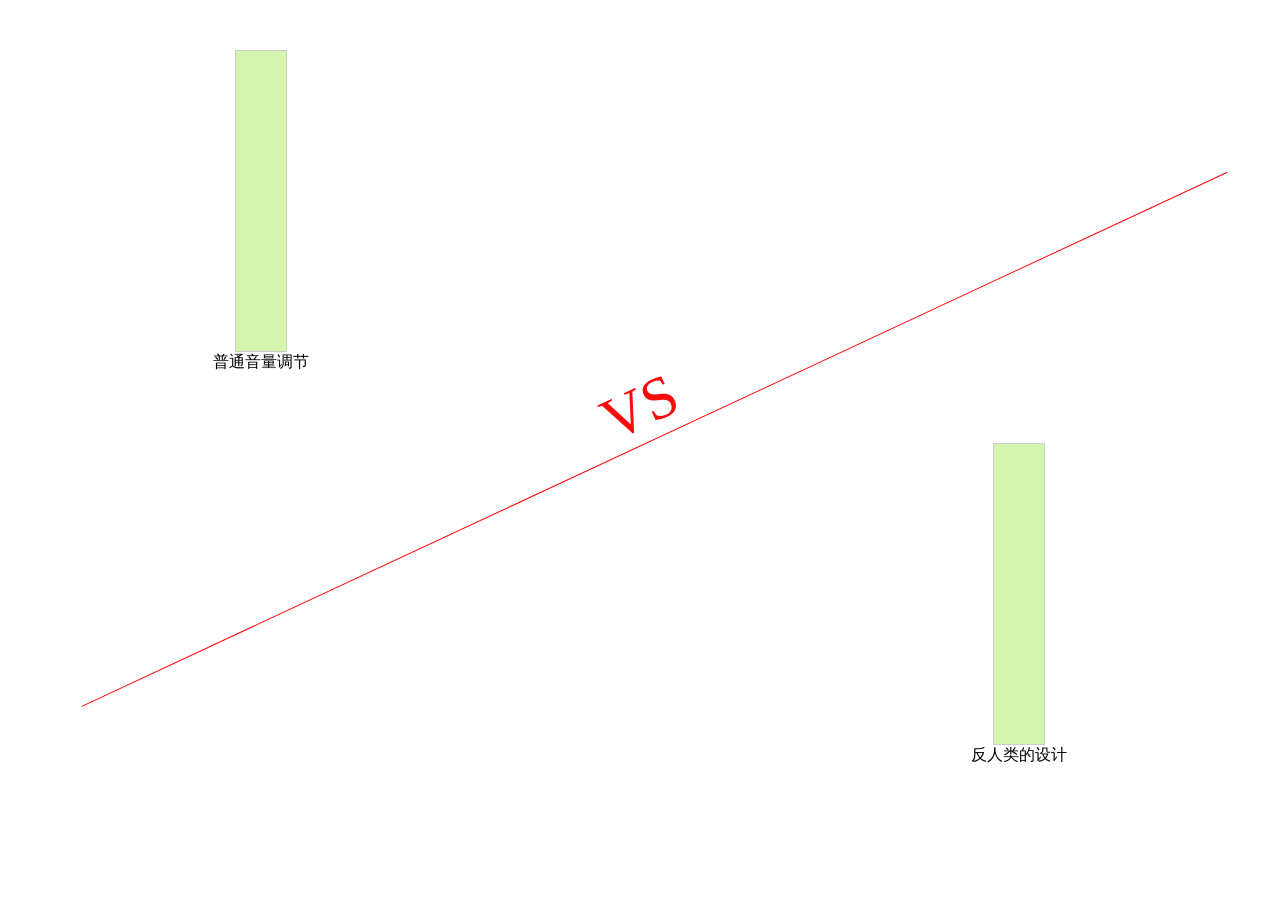
==== index.html @ bcec1209 "init" ====
<!DOCTYPE html>
<html lang="en">
<head>
    <meta charset="UTF-8">
    <title>Title</title>
    <script src="js/jquery.js"></script>
    <script src="js/main.js"></script>
    <style>
        body{
            margin-top: 50px;
        }
        .card{
            text-align: center;
        }
        .card-left{
            width: 40%;
        }
        .card-right{
            width: 40%;
            float: right;
        }
        .demo1{
            width: 50px;
            height: 300px;
            border: 1px solid #ccc;
            margin: 0 auto;
            overflow: hidden;
        }
        .demo1 .per1{
            height: 100%;
            width: 100%;
            background: #d3f5ae;
        }
        .demo2{
            width: 50px;
            height: 300px;
            border: 1px solid #ccc;
            position: relative;
            margin: 0 auto;
            overflow: hidden;
        }
        .demo2 .per2{
            width: 100%;
            height: 100%;
            background: #d3f5ae;
            position: absolute;
            bottom: 0;
        }
        .line{
            text-align: center;
            font-size: 60px;
            transform: rotateZ(-25deg);
            color: #f70b0b;
            position: relative;
            border-bottom: 1px solid #f00;
        }
    </style>
</head>
<body>
    <div>
        <div class="card card-left">
            <div class="demo2">
                <div class="per2"></div>
            </div>
            <div>普通音量调节</div>
        </div>
        <div class="line">VS</div>
        <div class="card card-right">
            <div class="demo1">
                <div class="per1"></div>
            </div>
            <div>反人类的设计</div>
        </div>
    </div>
<script>
    $(function(){
        (function(){
            var flag = false;
            function calculateDistance(elem, mouseX, mouseY) {
                //return Math.floor(Math.sqrt(Math.pow(mouseX - (elem.offset().left+(elem.width()/2)), 2) + Math.pow(mouseY - (elem.offset().top+(elem.height()/2)), 2)));
                return Math.floor((elem.offset().top - mouseY + elem.height()), 2);
            }
            function updateDistance(e, $target){
                mX = e.pageX;
                mY = e.pageY;
                distance = calculateDistance($target, mX, mY);
                $target.css({height:distance+'px'});
            }
            $(".demo2").on("mousedown", function(e) {
                flag = true;
            });
            $("body").on("mouseup", function(e) {
                flag = false;
            });
            $(".demo2").on("click", function(e) {
                console.log('click')
                updateDistance(e, $('.per2'))
            });
            $("body").on("mousemove", function(e) {
                if(flag){
                    updateDistance(e, $('.per2'))
                }
            });
        })();
        (function(){
            var flag = false;
            function calculateDistance(elem, mouseX, mouseY) {
                //return Math.floor(Math.sqrt(Math.pow(mouseX - (elem.offset().left+(elem.width()/2)), 2) + Math.pow(mouseY - (elem.offset().top+(elem.height()/2)), 2)));
                return Math.floor(mouseX - (elem.offset().left), 2);
            }
            function updateDistance(e, $target){
                mX = e.pageX;
                mY = e.pageY;
                distance = calculateDistance($target, mX, mY);
                $target.css({width:distance+'px'});
            }
            $(".demo1").on("mousedown", function(e) {
                flag = true;
            });
            $("body").on("mouseup", function(e) {
                flag = false;
            });
            $(".demo1").on("click", function(e) {
                updateDistance(e, $('.per1'))
            });
            $("body").on("mousemove", function(e) {
                if(flag){
                    updateDistance(e, $('.per1'))
                }
            });
        })()
    })
</script>
</body>
</html>
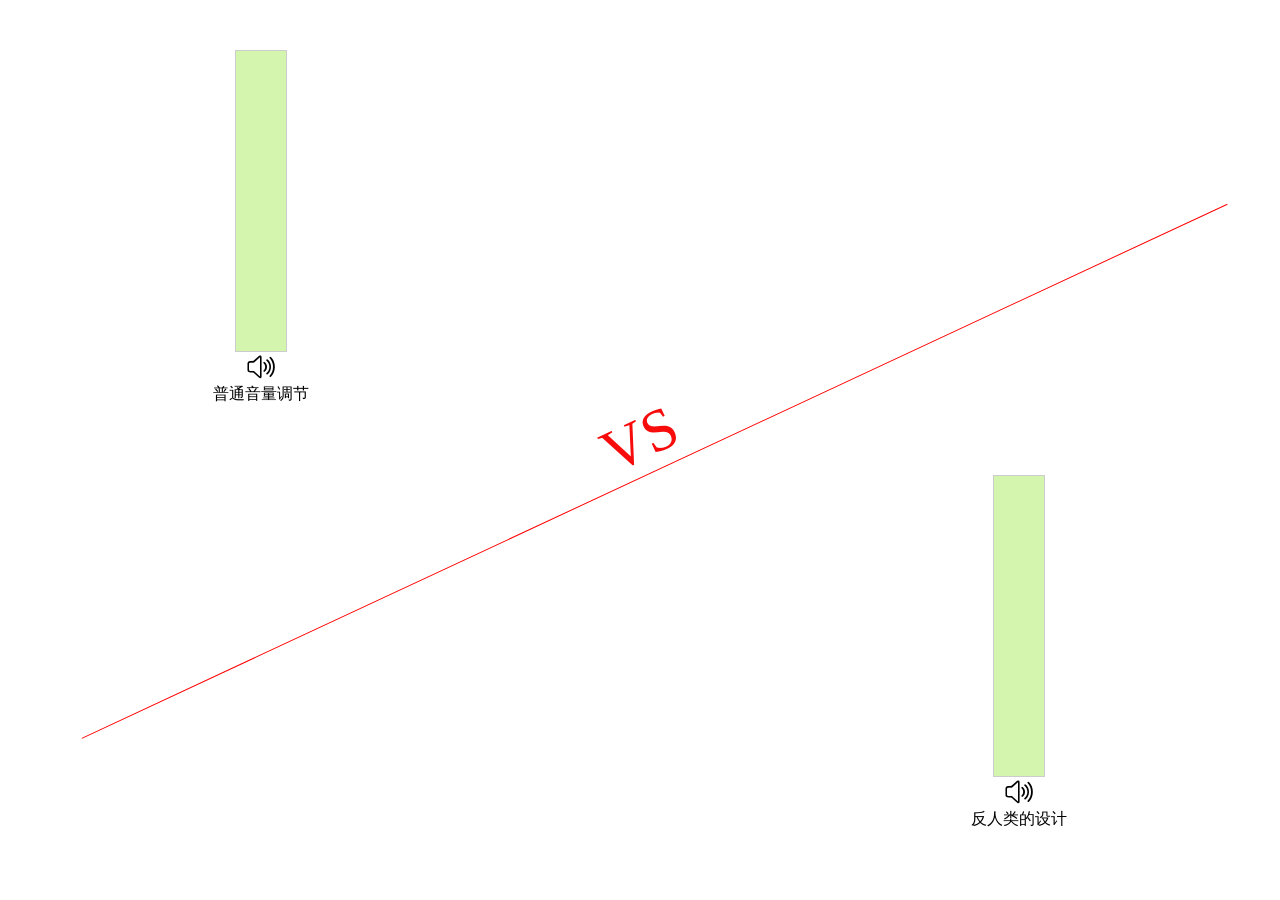
==== commit 05652e48: "完成抛物线 添加字体图标" ====
--- a/index.html
+++ b/index.html
@@ -3,6 +3,7 @@
 <head>
     <meta charset="UTF-8">
     <title>Title</title>
+    <link rel="stylesheet" href="css/style.css">
     <script src="js/jquery.js"></script>
     <script src="js/main.js"></script>
     <style>
@@ -54,6 +55,9 @@
             position: relative;
             border-bottom: 1px solid #f00;
         }
+        #demo2-icon, #demo1-icon{
+            font-size: 30px;
+        }
     </style>
 </head>
 <body>
@@ -62,6 +66,7 @@
             <div class="demo2">
                 <div class="per2"></div>
             </div>
+            <span id="demo2-icon" class="icon-volume-3"></span>
             <div>普通音量调节</div>
         </div>
         <div class="line">VS</div>
@@ -69,6 +74,7 @@
             <div class="demo1">
                 <div class="per1"></div>
             </div>
+            <span id="demo1-icon" class="icon-volume-3"></span>
             <div>反人类的设计</div>
         </div>
     </div>
@@ -80,10 +86,24 @@
                 //return Math.floor(Math.sqrt(Math.pow(mouseX - (elem.offset().left+(elem.width()/2)), 2) + Math.pow(mouseY - (elem.offset().top+(elem.height()/2)), 2)));
                 return Math.floor((elem.offset().top - mouseY + elem.height()), 2);
             }
+            function updateIcon(distance) {
+                var per = distance/$(".demo2").height()
+                var $el = $("#demo2-icon").removeClass();
+                if(per>=0.7){
+                    $el.addClass('icon-volume-3');
+                }else if(per>=0.3){
+                    $el.addClass('icon-volume-2');
+                }else if(per>0){
+                    $el.addClass('icon-volume-1');
+                }else{
+                    $el.addClass('icon-volume-none');
+                }
+            }
             function updateDistance(e, $target){
                 mX = e.pageX;
                 mY = e.pageY;
                 distance = calculateDistance($target, mX, mY);
+                updateIcon(distance)
                 $target.css({height:distance+'px'});
             }
             $(".demo2").on("mousedown", function(e) {
@@ -108,10 +128,24 @@
                 //return Math.floor(Math.sqrt(Math.pow(mouseX - (elem.offset().left+(elem.width()/2)), 2) + Math.pow(mouseY - (elem.offset().top+(elem.height()/2)), 2)));
                 return Math.floor(mouseX - (elem.offset().left), 2);
             }
+            function updateIcon(distance) {
+                var per = distance/$(".demo1").width()
+                var $el = $("#demo1-icon").removeClass();
+                if(per>=0.7){
+                    $el.addClass('icon-volume-3');
+                }else if(per>=0.3){
+                    $el.addClass('icon-volume-2');
+                }else if(per>0){
+                    $el.addClass('icon-volume-1');
+                }else{
+                    $el.addClass('icon-volume-none');
+                }
+            }
             function updateDistance(e, $target){
                 mX = e.pageX;
                 mY = e.pageY;
                 distance = calculateDistance($target, mX, mY);
+                updateIcon(distance)
                 $target.css({width:distance+'px'});
             }
             $(".demo1").on("mousedown", function(e) {
--- a/css/style.css
+++ b/css/style.css
@@ -0,0 +1,39 @@
+@font-face {
+  font-family: 'icomoon';
+  src:  url('fonts/icomoon.eot?5ztwjj');
+  src:  url('fonts/icomoon.eot?5ztwjj#iefix') format('embedded-opentype'),
+    url('fonts/icomoon.ttf?5ztwjj') format('truetype'),
+    url('fonts/icomoon.woff?5ztwjj') format('woff'),
+    url('fonts/icomoon.svg?5ztwjj#icomoon') format('svg');
+  font-weight: normal;
+  font-style: normal;
+  font-display: block;
+}
+
+[class^="icon-"], [class*=" icon-"] {
+  /* use !important to prevent issues with browser extensions that change fonts */
+  font-family: 'icomoon' !important;
+  speak: none;
+  font-style: normal;
+  font-weight: normal;
+  font-variant: normal;
+  text-transform: none;
+  line-height: 1;
+
+  /* Better Font Rendering =========== */
+  -webkit-font-smoothing: antialiased;
+  -moz-osx-font-smoothing: grayscale;
+}
+
+.icon-volume-1:before {
+  content: "\e900";
+}
+.icon-volume-2:before {
+  content: "\e901";
+}
+.icon-volume-3:before {
+  content: "\e902";
+}
+.icon-volume-none:before {
+  content: "\e903";
+}
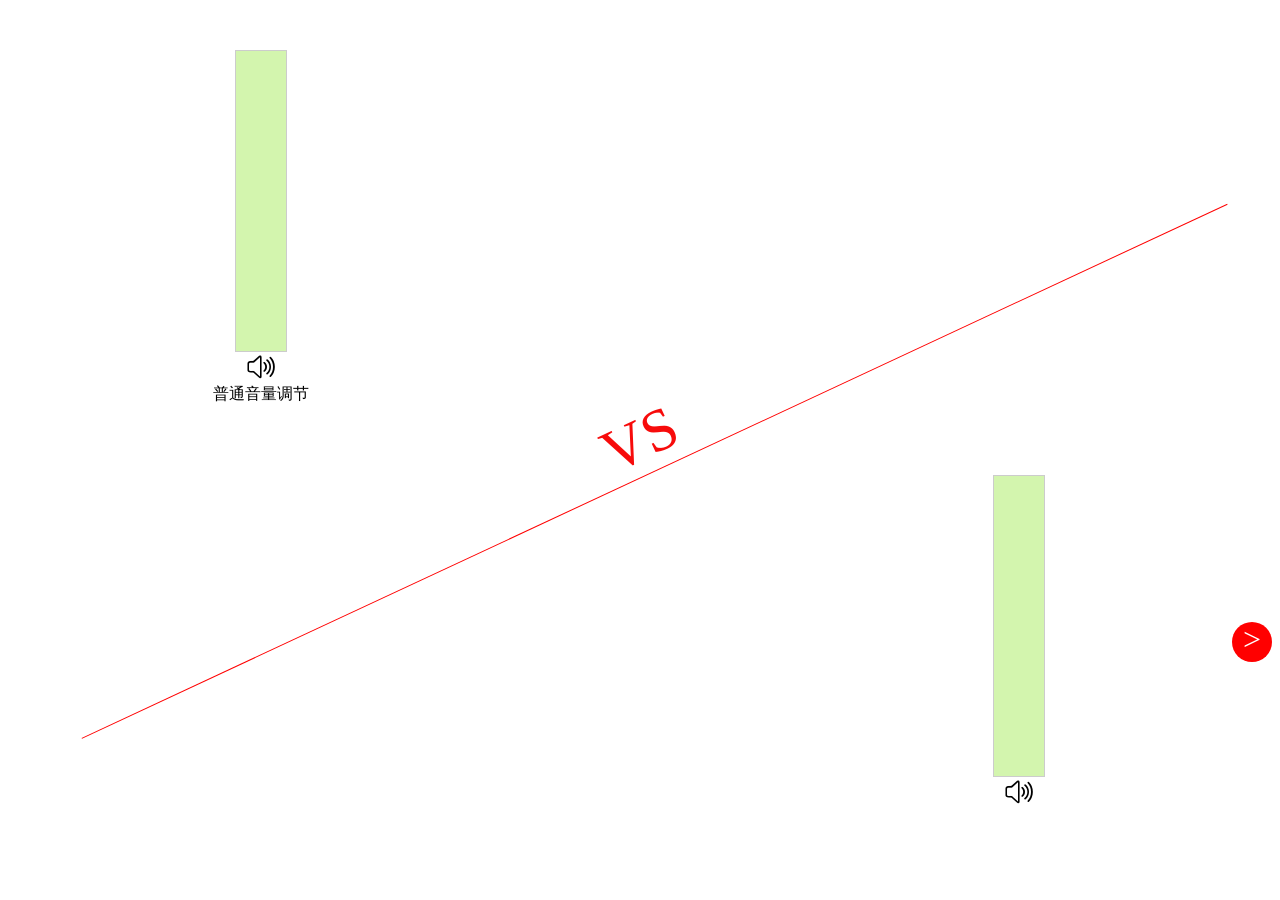
==== commit d2f83805: "添加图片" ====
--- a/index.html
+++ b/index.html
@@ -75,7 +75,6 @@
                 <div class="per1"></div>
             </div>
             <span id="demo1-icon" class="icon-volume-3"></span>
-            <div>反人类的设计</div>
         </div>
     </div>
 <script>
--- a/css/style.css
+++ b/css/style.css
@@ -37,3 +37,52 @@
 .icon-volume-none:before {
   content: "\e903";
 }
+
+.card-right{
+  position: relative;
+  padding: 0 45px;
+  box-sizing: border-box;
+  background-clip: content-box !important;
+}
+.button-pre{
+  position: absolute;
+  top: 0;
+  left: 0;
+  height: 100%;
+  display: flex;
+  justify-content: center;
+  align-items: center;
+}
+.button-pre::after{
+    content: '<';
+    display: block;
+    background: red;
+    width: 40px;
+    height: 40px;
+    color: #fff;
+    font-size: 32px;
+    line-height: 35px;
+    border-radius: 50%;
+    cursor: pointer;
+}
+.button-next {
+  position: absolute;
+  top: 0;
+  right: 0;
+  height: 100%;
+  display: flex;
+  justify-content: center;
+  align-items: center;
+}
+.button-next::after{
+    content: '>';
+    display: block;
+    background: red;
+    width: 40px;
+    height: 40px;
+    color: #fff;
+    font-size: 32px;
+    line-height: 35px;
+    border-radius: 50%;
+    cursor: pointer;
+}
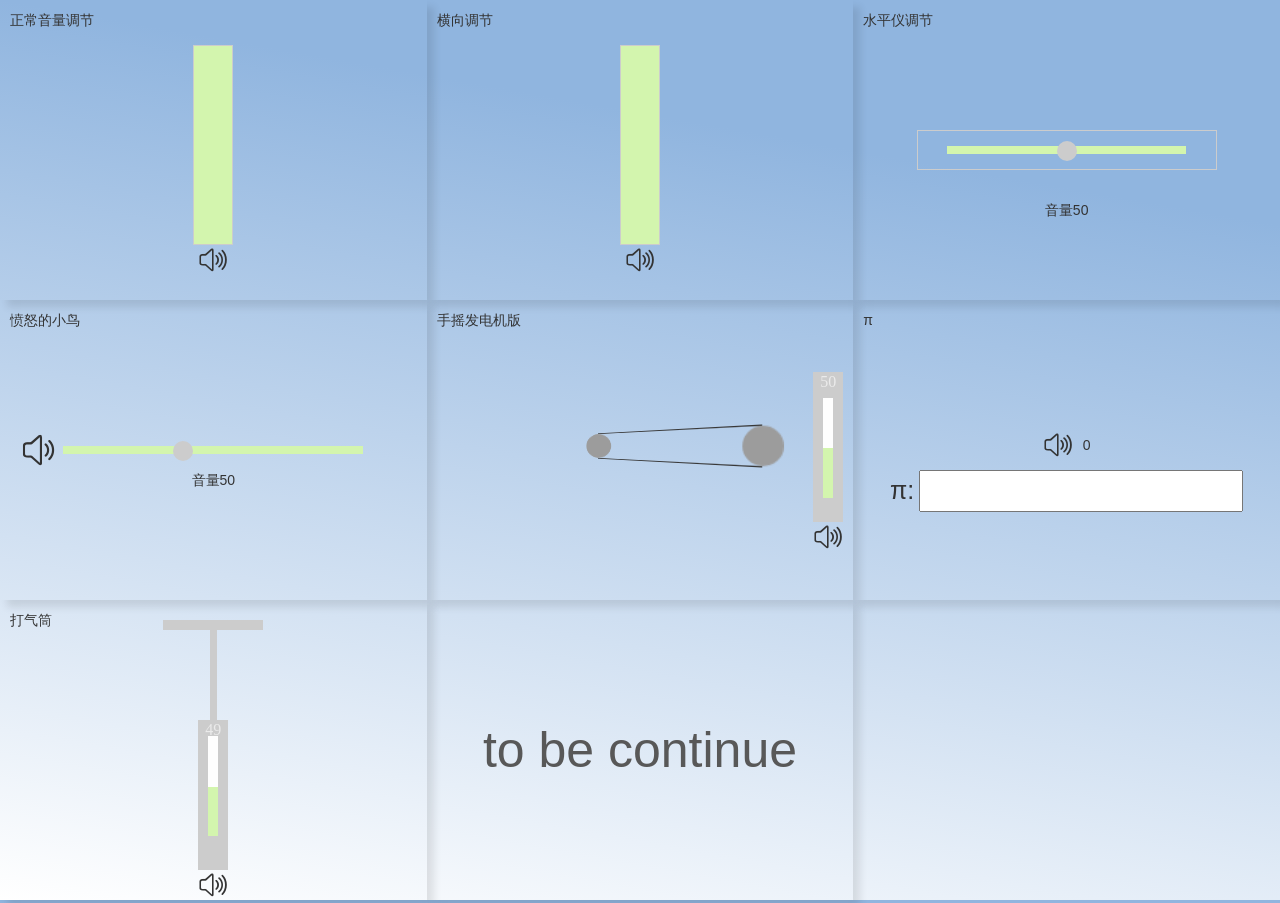
==== commit 67d971ad: "调整目录结构" ====
--- a/index.html
+++ b/index.html
@@ -2,167 +2,120 @@
 <html lang="en">
 <head>
     <meta charset="UTF-8">
-    <title>Title</title>
-    <link rel="stylesheet" href="css/style.css">
-    <script src="js/jquery.js"></script>
-    <script src="js/main.js"></script>
-    <style>
-        body{
-            margin-top: 50px;
-        }
-        .card{
-            text-align: center;
-        }
-        .card-left{
-            width: 40%;
-        }
-        .card-right{
-            width: 40%;
-            float: right;
-        }
-        .demo1{
-            width: 50px;
-            height: 300px;
-            border: 1px solid #ccc;
-            margin: 0 auto;
-            overflow: hidden;
-        }
-        .demo1 .per1{
-            height: 100%;
-            width: 100%;
-            background: #d3f5ae;
-        }
-        .demo2{
-            width: 50px;
-            height: 300px;
-            border: 1px solid #ccc;
-            position: relative;
-            margin: 0 auto;
-            overflow: hidden;
-        }
-        .demo2 .per2{
-            width: 100%;
-            height: 100%;
-            background: #d3f5ae;
-            position: absolute;
-            bottom: 0;
-        }
-        .line{
-            text-align: center;
-            font-size: 60px;
-            transform: rotateZ(-25deg);
-            color: #f70b0b;
-            position: relative;
-            border-bottom: 1px solid #f00;
-        }
-        #demo2-icon, #demo1-icon{
-            font-size: 30px;
-        }
-    </style>
+    <meta name="viewport" content="width=device-width, initial-scale=1.0">
+    <title>让人抓狂的调节音量设计</title>
+    <link rel="stylesheet" href="https://cdn.jsdelivr.net/npm/bootstrap@3.3.7/dist/css/bootstrap.min.css"
+        integrity="sha384-BVYiiSIFeK1dGmJRAkycuHAHRg32OmUcww7on3RYdg4Va+PmSTsz/K68vbdEjh4u" crossorigin="anonymous">
+    <link rel="stylesheet" href="css/main.css">
 </head>
 <body>
-    <div>
-        <div class="card card-left">
-            <div class="demo2">
-                <div class="per2"></div>
+    <section>
+        <div>
+            <div class="card col-lg-4 col-md-6 col-sm-12 col-xs-12">
+                <span>正常音量调节</span>
+                <div class="card1">
+                    <div class="demo1">
+                        <div class="per1"></div>
+                    </div>
+                    <span id="demo1-icon" class="icon-volume-3"></span>
+                </div>
             </div>
-            <span id="demo2-icon" class="icon-volume-3"></span>
-            <div>普通音量调节</div>
+            <div class="card col-lg-4 col-md-6 col-sm-12 col-xs-12">
+                <span>横向调节</span>
+                <div class="card2">
+                    <div class="demo2">
+                        <div class="per2"></div>
+                    </div>
+                    <span id="demo2-icon" class="icon-volume-3"></span>
+                </div>
+            </div>
+            <div class="card col-lg-4 col-md-6 col-sm-12 col-xs-12">
+                <span>水平仪调节</span>
+                <div class="card3">
+                    <div class="demo3">
+                        <div class="per3">
+                            <div class="bar3"></div>
+                        </div>
+                    </div>
+                    <div class="volume-container3">音量<span id="volume3">50</span></div>
+                </div>
+            </div>
+            <div class="card col-lg-4 col-md-6 col-sm-12 col-xs-12">
+                <span>愤怒的小鸟</span>
+                <div class="card4">
+                    <div class="demo4">
+                        <div class="per4">
+                            <span id="volumnIcon4" class="icon-volume-2"></span>
+                            <div class="bar4"></div>
+                            <div class="target4"></div>
+                        </div>
+                    </div>
+                    <div>音量<span id="volume4">50</span></div>
+                </div>
+            </div>
+            <div class="card col-lg-4 col-md-6 col-sm-12 col-xs-12">
+                <span>手摇发电机版</span>
+                <div class="card5">
+                    <div class="circle5">
+                        <div class="circle-box5">
+                            <div class="center5"></div>
+                            <div class="handler5"></div>
+                        </div>
+                    </div>
+                    <span id="demo5-icon" class="icon-volume-3">
+                        <div class="demo5">
+                            <div id="volume5">50</div>
+                            <div class="per5">
+                                <div class="bar5"></div>
+                            </div>
+                        </div>
+                    </span>
+                </div>
+            </div>
+            <div class="card col-lg-4 col-md-6 col-sm-12 col-xs-12">
+                <span>π</span>
+                <div class="card6">
+                    <div class="demo6">
+                        <div class="volume-container6">
+                            <span id="demo6-icon" class="icon-volume-3"></span>
+                            <span id="volume6">0</span>
+                        </div>
+                        <div class="container6">
+                            π:<input id="number6" type="text"><span id="alert6">ERROR</span>
+                        </div>
+                    </div>
+                </div>
+            </div>
+            <div class="card col-lg-4 col-md-6 col-sm-12 col-xs-12">
+                 <span>打气筒</span>
+                 <div class="card7">
+                     <span id="demo7-icon" class="icon-volume-3">
+                         <div class="demo7">
+                             <div id="volume7">50</div>
+                             <div class="per7">
+                                 <div class="bar7"></div>
+                             </div>
+                             <div class="container7">
+                                 <div class="pointer7"></div>
+                                 <div class="bar77"></div>
+                             </div>
+                         </div>
+                     </span>
+                 </div>
+            </div>
+            <div class="card col-lg-4 col-md-6 col-sm-12 col-xs-12">
+                <div class="continue">to be continue</div>
+            </div>
         </div>
-        <div class="line">VS</div>
-        <div class="card card-right">
-            <div class="demo1">
-                <div class="per1"></div>
-            </div>
-            <span id="demo1-icon" class="icon-volume-3"></span>
-        </div>
-    </div>
-<script>
-    $(function(){
-        (function(){
-            var flag = false;
-            function calculateDistance(elem, mouseX, mouseY) {
-                //return Math.floor(Math.sqrt(Math.pow(mouseX - (elem.offset().left+(elem.width()/2)), 2) + Math.pow(mouseY - (elem.offset().top+(elem.height()/2)), 2)));
-                return Math.floor((elem.offset().top - mouseY + elem.height()), 2);
-            }
-            function updateIcon(distance) {
-                var per = distance/$(".demo2").height()
-                var $el = $("#demo2-icon").removeClass();
-                if(per>=0.7){
-                    $el.addClass('icon-volume-3');
-                }else if(per>=0.3){
-                    $el.addClass('icon-volume-2');
-                }else if(per>0){
-                    $el.addClass('icon-volume-1');
-                }else{
-                    $el.addClass('icon-volume-none');
-                }
-            }
-            function updateDistance(e, $target){
-                mX = e.pageX;
-                mY = e.pageY;
-                distance = calculateDistance($target, mX, mY);
-                updateIcon(distance)
-                $target.css({height:distance+'px'});
-            }
-            $(".demo2").on("mousedown", function(e) {
-                flag = true;
-            });
-            $("body").on("mouseup", function(e) {
-                flag = false;
-            });
-            $(".demo2").on("click", function(e) {
-                console.log('click')
-                updateDistance(e, $('.per2'))
-            });
-            $("body").on("mousemove", function(e) {
-                if(flag){
-                    updateDistance(e, $('.per2'))
-                }
-            });
-        })();
-        (function(){
-            var flag = false;
-            function calculateDistance(elem, mouseX, mouseY) {
-                //return Math.floor(Math.sqrt(Math.pow(mouseX - (elem.offset().left+(elem.width()/2)), 2) + Math.pow(mouseY - (elem.offset().top+(elem.height()/2)), 2)));
-                return Math.floor(mouseX - (elem.offset().left), 2);
-            }
-            function updateIcon(distance) {
-                var per = distance/$(".demo1").width()
-                var $el = $("#demo1-icon").removeClass();
-                if(per>=0.7){
-                    $el.addClass('icon-volume-3');
-                }else if(per>=0.3){
-                    $el.addClass('icon-volume-2');
-                }else if(per>0){
-                    $el.addClass('icon-volume-1');
-                }else{
-                    $el.addClass('icon-volume-none');
-                }
-            }
-            function updateDistance(e, $target){
-                mX = e.pageX;
-                mY = e.pageY;
-                distance = calculateDistance($target, mX, mY);
-                updateIcon(distance)
-                $target.css({width:distance+'px'});
-            }
-            $(".demo1").on("mousedown", function(e) {
-                flag = true;
-            });
-            $("body").on("mouseup", function(e) {
-                flag = false;
-            });
-            $(".demo1").on("click", function(e) {
-                updateDistance(e, $('.per1'))
-            });
-            $("body").on("mousemove", function(e) {
-                if(flag){
-                    updateDistance(e, $('.per1'))
-                }
-            });
-        })()
-    })
-</script>
+    </section>
+    <script src="./js/jquery.js"></script>
+    <script src="./js/parabola2.js"></script>
+    <script src="./js/demo1.js"></script>
+    <script src="./js/demo2.js"></script>
+    <script src="./js/demo3.js"></script>
+    <script src="./js/demo4.js"></script>
+    <script src="./js/demo5.js"></script>
+    <script src="./js/demo6.js"></script>
+    <script src="./js/demo7.js"></script>
 </body>
 </html>
--- a/css/main.css
+++ b/css/main.css
@@ -0,0 +1,371 @@
+@font-face {
+    font-family: 'icomoon';
+    src: url('fonts/icomoon.eot?5ztwjj');
+    src: url('fonts/icomoon.eot?5ztwjj#iefix') format('embedded-opentype'),
+        url('fonts/icomoon.ttf?5ztwjj') format('truetype'),
+        url('fonts/icomoon.woff?5ztwjj') format('woff'),
+        url('fonts/icomoon.svg?5ztwjj#icomoon') format('svg');
+    font-weight: normal;
+    font-style: normal;
+    font-display: block;
+}
+
+[class^="icon-"],
+[class*=" icon-"] {
+    /* use !important to prevent issues with browser extensions that change fonts */
+    font-family: 'icomoon' !important;
+    speak: none;
+    font-style: normal;
+    font-weight: normal;
+    font-variant: normal;
+    text-transform: none;
+    line-height: 1;
+
+    /* Better Font Rendering =========== */
+    -webkit-font-smoothing: antialiased;
+    -moz-osx-font-smoothing: grayscale;
+}
+
+.icon-volume-1:before {
+    content: "\e900";
+}
+
+.icon-volume-2:before {
+    content: "\e901";
+}
+
+.icon-volume-3:before {
+    content: "\e902";
+}
+
+.icon-volume-none:before {
+    content: "\e903";
+}
+html{
+    background-image: linear-gradient(-170deg, #90b5df 20%, #ffffff);
+    user-select: none;
+}
+.card{
+    height: 300px;
+    padding: 10px;
+    box-shadow: 7px 7px 8px 0 rgba(0, 0, 0, .1);
+
+}
+/* demo1 */
+.card1 {
+    text-align: center;
+    margin-top: 15px;
+}
+.card1 .demo1{
+    width: 40px;
+    height: 200px;
+    border: 1px solid #ccc;
+    position: relative;
+    margin: 0 auto;
+    overflow: hidden;
+}
+.card1 .demo1 .per1{
+    width: 100%;
+    height: 100%;
+    background: #d3f5ae;
+    position: absolute;
+    bottom: 0;
+}
+.card1  #demo1-icon{
+    font-size: 30px;
+}
+/* demo2 */
+.card2 {
+    text-align: center;
+    margin-top: 15px;
+}
+
+.card2 .demo2 {
+    width: 40px;
+    height: 200px;
+    border: 1px solid #ccc;
+    margin: 0 auto;
+    overflow: hidden;
+}
+
+.card2 .demo2 .per2 {
+    height: 100%;
+    width: 100%;
+    background: #d3f5ae;
+}
+
+.card2 #demo2-icon {
+    font-size: 30px;
+}
+/* demo3 */
+.card3 {
+    text-align: center;
+    margin-top: 100px;
+}
+
+.card3 .demo3 {
+    width: 300px;
+    height: 40px;
+    border: 1px solid #ccc;
+    margin: 0 auto;
+    overflow: hidden;
+    display: flex;
+    justify-content: center;
+    align-items: center;
+    transform-origin: 50% 50%;
+}
+
+.card3 .demo3 .per3 {
+    height: 20%;
+    width: 80%;
+    background: #d3f5ae;
+    position: relative;
+}
+
+.card3 .demo3 .per3 .bar3 {
+    position: absolute;
+    width: 20px;
+    height: 20px;
+    background: #ccc;
+    border-radius: 50%;
+    left: 110px;
+    top: -5px;
+}
+
+.card3 .volume-container3 {
+    margin-top: 30px;
+}
+/* demo4 */
+.card4 {
+    text-align: center;
+    margin-top: 100px;
+}
+
+.card4 .demo4 {
+    width: 300px;
+    height: 40px;
+    margin: 0 auto;
+    display: flex;
+    justify-content: center;
+    align-items: center;
+    transform-origin: 50% 50%;
+    position: relative;
+}
+
+.card4 .demo4 .per4 {
+    height: 20%;
+    width: 100%;
+    background: #d3f5ae;
+    position: relative;
+}
+
+.card4 .demo4 .per4 .bar4 {
+    position: absolute;
+    width: 20px;
+    height: 20px;
+    background: #ccc;
+    border-radius: 50%;
+    left: 110px;
+    top: -5px;
+}
+
+.card4 .demo4 .per4 .target4 {
+    position: absolute;
+    width: 10px;
+    height: 10px;
+    left: 200px;
+}
+
+.card4 .per4 #volumnIcon4 {
+    position: absolute;
+    left: -42px;
+    top: -15px;
+    font-size: 40px;
+    cursor: pointer;
+}
+
+.card4 .per4 #volumnIcon4:hover {
+    color: rgba(226, 64, 228, 0.3)
+}
+/* demo5 */
+.card5 {
+    text-align: center;
+    margin-top: 100px;
+    padding-left: 30%;
+}
+
+.card5 .demo5 {
+    position: absolute;
+    height: 150px;
+    width: 30px;
+    left: 0;
+    top: -150px;
+    background: #ccc;
+}
+
+.card5 #volume5 {
+    font-size: 16px;
+    padding: 0px;
+    color: #ebebeb;
+}
+
+.card5 .per5 {
+    height: 100px;
+    background: #fefefe;
+    margin: 10px;
+    position: relative;
+}
+
+.card5 .per5 .bar5 {
+    height: 50%;
+    background: #d3f5ae;
+    position: absolute;
+    width: 100%;
+    bottom: 0;
+}
+.card5 #demo5-icon {
+    position: relative;
+    font-size: 30px;
+    float: right;
+    margin-top: 60px;
+}
+
+.card5 .circle5 {
+    position: relative;
+    transform-origin: 40px 16px;
+}
+
+.card5 .circle5 .circle-box5 {
+    display: flex;
+    width: 200px;
+    justify-content: space-between;
+    align-items: center;
+    border-top: 1px solid #383838;
+    border-bottom: 1px solid #383838;
+    transform: perspective(250px) scaleZ(1) rotateY(-40deg);
+    margin-top: 20px;
+}
+
+.card5 .circle5 .circle-box5 .center5 {
+    width: 30px;
+    height: 30px;
+    background: #9c9c9c;
+    border-radius: 50%;
+    transform: translateX(-15px) scaleX(1.7);
+}
+
+.card5 .circle5 .circle-box5 .handler5 {
+    height: 30px;
+    width: 30px;
+    background: #9c9c9c;
+    border-radius: 50%;
+    transform: translateX(15px);
+}
+/* demo6 */
+.card6 {
+    text-align: center;
+    margin-top: 100px;
+}
+
+.demo6 .volume-container6 {
+    display: flex;
+    justify-content: center;
+    align-items: center;
+    margin-bottom: 10px;
+}
+
+.demo6 #demo6-icon {
+    margin-right: 10px;
+    font-size: 30px;
+}
+
+.demo6 #number6 {
+    margin-left: 5px;
+}
+
+.demo6 #alert6 {
+    color: red;
+    display: none;
+}
+
+.demo6 .container6{
+    font-size: 25px;
+}
+/* demo7 */
+.card7 {
+    text-align: center;
+    margin-top: 240px;
+}
+.card7 .demo7{
+    position: absolute;
+    height: 150px;
+    width: 30px;
+    left: 0;
+    top: -150px;
+    background: #ccc;
+    z-index: 100;
+}
+
+.card7 .demo7 #volume7 {
+    font-size: 16px;
+    padding: 0px;
+    color: #ebebeb;
+    z-index: 100;
+    position: relative;
+    background: #ccc;
+}
+
+.card7 .demo7 .per7 {
+    height: 100px;
+    background: #fefefe;
+    margin: 10px;
+    position: relative;
+    z-index: 100;
+    margin-top: 0;
+    padding-top: 30px;
+}
+
+.card7 .demo7 .per7 .bar7 {
+    height: 50%;
+    background: #d3f5ae;
+    position: absolute;
+    width: 100%;
+    bottom: 0;
+}
+.card7 #demo7-icon {
+    position: relative;
+    font-size: 30px;
+}
+
+.card7 .demo7 .container7 {
+    height: 100px;
+    position: absolute;
+    top: -100px;
+    width: 100%;
+    z-index: 2;
+}
+
+.card7 .demo7 .container7 .pointer7 {
+    position: absolute;
+    top: 0;
+    left: -35px;
+    width: 100px;
+    height: 10px;
+    background: #ccc;
+    cursor: pointer;
+}
+
+.card7 .demo7 .container7 .bar77 {
+    height: 100%;
+    background: #ccc;
+    margin: 0 auto;
+    width: 7px;
+}
+/* continue */
+.continue{
+    text-align: center;
+    line-height: 280px;
+    height: 100%;
+    font-size: 50px;
+    color: #585858;
+}
